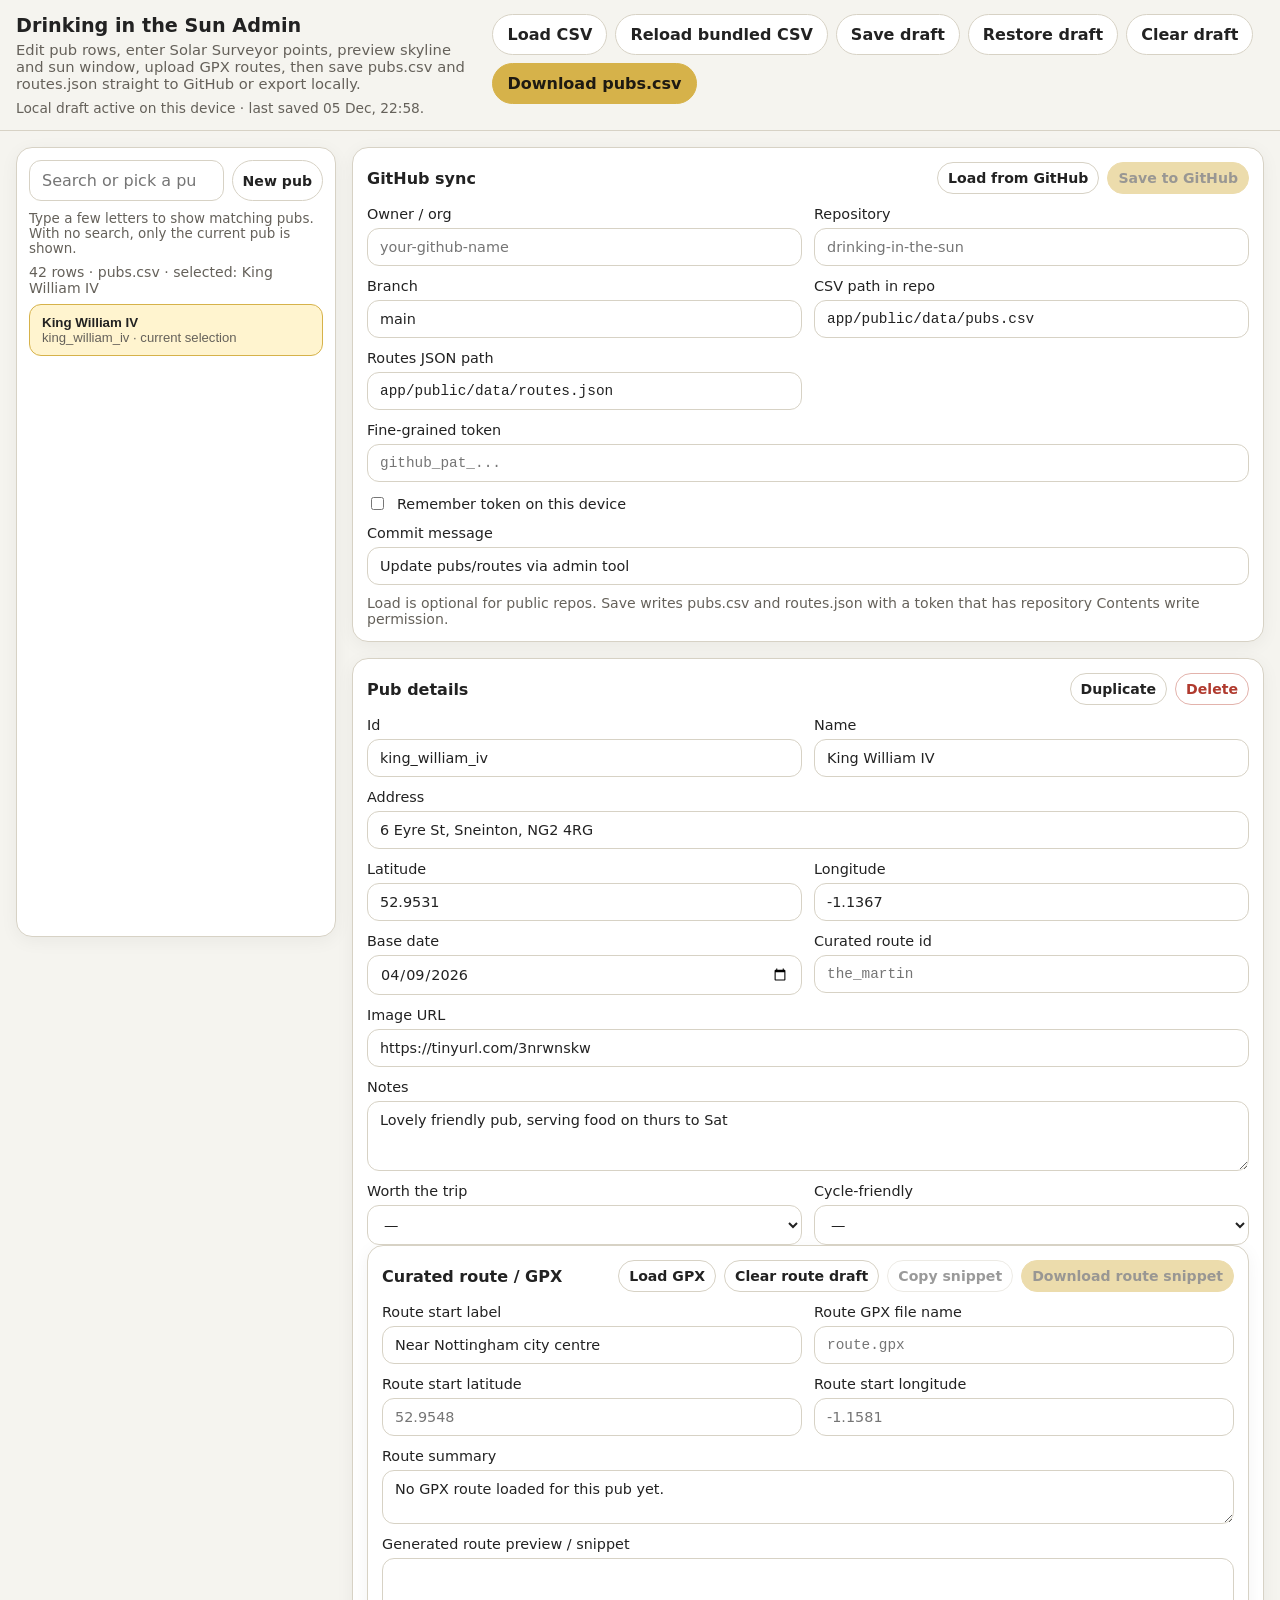
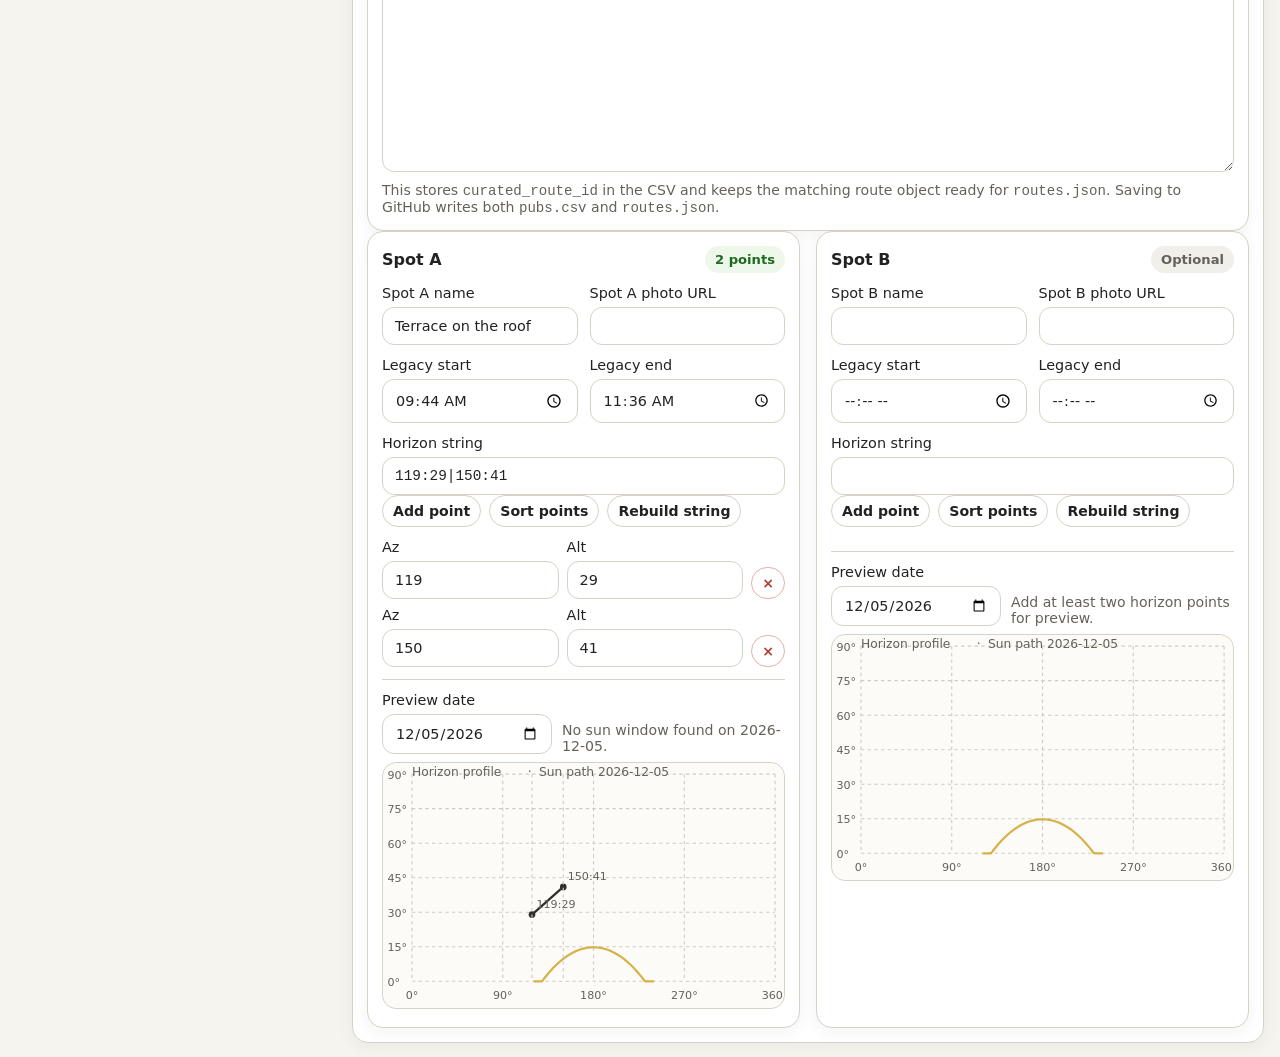
==== admin/index.html @ 76c6383a "Add files via upload" ====
<!doctype html>
<html lang="en">
<head>
  <meta charset="utf-8" />
  <meta name="viewport" content="width=device-width, initial-scale=1, viewport-fit=cover" />
  <title>Drinking in the Sun Admin</title>
  <link rel="stylesheet" href="styles.css" />
</head>
<body>
  <header class="topbar">
    <div>
      <h1>Drinking in the Sun Admin</h1>
      <p class="sub">Edit pub rows, enter Solar Surveyor points, preview skyline and sun window, upload GPX routes, then save pubs.csv and routes.json straight to GitHub or export locally.</p>
      <div id="draftStatus" class="draftStatus">Latest CSV will load by default. Local draft restore is available on this device.</div>
    </div>
    <div class="topActions">
      <label class="btn secondary fileBtn">
        <input id="fileInput" type="file" accept=".csv,text/csv" hidden>
        Load CSV
      </label>
      <button id="btnReload" class="btn secondary" type="button">Reload bundled CSV</button>
      <button id="btnSaveDraft" class="btn secondary" type="button">Save draft</button>
      <button id="btnRestoreDraft" class="btn secondary" type="button">Restore draft</button>
      <button id="btnClearDraft" class="btn secondary" type="button">Clear draft</button>
      <button id="btnDownload" class="btn" type="button" disabled>Download pubs.csv</button>
    </div>
  </header>

  <main class="layout">
    <aside class="sidebar card">
      <div class="sidebarTop">
        <input id="searchInput" class="textInput" type="search" placeholder="Search or pick a pub…" autocomplete="off" />
        <button id="btnNewPub" class="btn secondary small" type="button">New pub</button>
      </div>
      <div class="listHint">Type a few letters to show matching pubs. With no search, only the current pub is shown.</div>
      <div id="pubCount" class="metaLine">No CSV loaded</div>
      <div id="pubList" class="pubList"></div>
    </aside>

    <section class="editor">
      <div class="card section gitSection">
        <div class="sectionHead">
          <h2>GitHub sync</h2>
          <div class="rowActions">
            <button id="btnGitHubLoad" class="btn secondary small" type="button">Load from GitHub</button>
            <button id="btnGitHubSave" class="btn small" type="button" disabled>Save to GitHub</button>
          </div>
        </div>
        <div class="grid2">
          <label>Owner / org<input id="github-owner" class="textInput" type="text" placeholder="your-github-name"></label>
          <label>Repository<input id="github-repo" class="textInput" type="text" placeholder="drinking-in-the-sun"></label>
          <label>Branch<input id="github-branch" class="textInput" type="text" value="main"></label>
          <label>CSV path in repo<input id="github-path" class="textInput mono" type="text" value="app/public/data/pubs.csv"></label>
          <label>Routes JSON path<input id="github-routes-path" class="textInput mono" type="text" value="app/public/data/routes.json"></label>
          <label class="full">Fine-grained token<input id="github-token" class="textInput mono" type="password" placeholder="github_pat_..."></label>
          <label class="full checkboxRow"><input id="github-remember-token" type="checkbox">Remember token on this device</label>
          <label class="full">Commit message<input id="github-message" class="textInput" type="text" value="Update pubs/routes via admin tool"></label>
        </div>
        <div id="gitStatus" class="metaLine topGap">Load is optional for public repos. Save writes both pubs.csv and routes.json with a token that has repository Contents write permission.</div>
      </div>

      <div class="card section">
        <div class="sectionHead">
          <h2>Pub details</h2>
          <div class="rowActions">
            <button id="btnDuplicate" class="btn secondary small" type="button" disabled>Duplicate</button>
            <button id="btnDelete" class="btn danger small" type="button" disabled>Delete</button>
          </div>
        </div>

        <div class="grid2">
          <label>Id<input id="field-id" class="textInput" type="text"></label>
          <label>Name<input id="field-name" class="textInput" type="text"></label>
          <label class="full">Address<input id="field-address" class="textInput" type="text"></label>
          <label>Latitude<input id="field-lat" class="textInput" type="number" step="any"></label>
          <label>Longitude<input id="field-lng" class="textInput" type="number" step="any"></label>
          <label>Base date<input id="field-base_date" class="textInput" type="date"></label>
          <label>Curated route id<input id="field-curated_route_id" class="textInput mono" type="text" placeholder="the_martin"></label>
          <label class="full">Image URL<input id="field-image_url" class="textInput" type="url"></label>
          <label class="full">Notes<textarea id="field-notes" class="textArea" rows="3"></textarea></label>
          <label>Worth the trip
            <select id="field-worth_the_trip" class="textInput"><option value="">—</option><option value="yes">yes</option><option value="no">no</option></select>
          </label>
          <label>Cycle-friendly
            <select id="field-cycle_friendly" class="textInput"><option value="">—</option><option value="yes">yes</option><option value="no">no</option></select>
          </label>
        </div>
      <div class="card section routeSection">
        <div class="sectionHead">
          <h2>Curated route / GPX</h2>
          <div class="rowActions">
            <label class="btn secondary small fileBtn">
              <input id="route-gpx-file" type="file" accept=".gpx,application/gpx+xml,application/xml,text/xml" hidden>
              Load GPX
            </label>
            <button id="btnRouteClear" class="btn secondary small" type="button">Clear route draft</button>
            <button id="btnRouteCopy" class="btn secondary small" type="button">Copy snippet</button>
            <button id="btnRouteDownload" class="btn small" type="button">Download route snippet</button>
          </div>
        </div>
        <div class="grid2">
          <label>Route start label<input id="route-start-label" class="textInput" type="text" placeholder="Near Nottingham city centre"></label>
          <label>Route GPX file name<input id="route-gpx-name" class="textInput mono" type="text" placeholder="route.gpx"></label>
          <label>Route start latitude<input id="route-start-lat" class="textInput" type="number" step="any" placeholder="52.9548"></label>
          <label>Route start longitude<input id="route-start-lng" class="textInput" type="number" step="any" placeholder="-1.1581"></label>
          <label class="full">Route summary<textarea id="route-summary" class="textArea" rows="2" readonly></textarea></label>
          <label class="full">Generated route preview / snippet<textarea id="route-snippet" class="textArea mono" rows="12" readonly></textarea></label>
        </div>
        <div class="metaLine topGap">This stores <code>curated_route_id</code> in the CSV and keeps the matching route object ready for <code>routes.json</code>. Saving to GitHub writes both <code>pubs.csv</code> and <code>routes.json</code>.</div>
      </div>

      <div class="gridPreview">
        <section class="card section spotSection" data-spot="a">
          <div class="sectionHead">
            <h2>Spot A</h2>
            <div id="spotAStatus" class="pill muted">Waiting for points</div>
          </div>
          <div class="grid2">
            <label>Spot A name<input id="field-spot_a" class="textInput" type="text"></label>
            <label>Spot A photo URL<input id="field-spot_a_photo_url" class="textInput" type="url"></label>
            <label>Legacy start<input id="field-spot_a_sun_start" class="textInput" type="time"></label>
            <label>Legacy end<input id="field-spot_a_sun_end" class="textInput" type="time"></label>
            <label class="full">Horizon string<input id="field-spot_a_horizon" class="textInput mono" type="text"></label>
          </div>
          <div class="pointToolbar">
            <button class="btn secondary small" type="button" data-add-point="a">Add point</button>
            <button class="btn secondary small" type="button" data-sort-point="a">Sort points</button>
            <button class="btn secondary small" type="button" data-rebuild-point="a">Rebuild string</button>
          </div>
          <div id="pointList-a" class="pointList"></div>
          <div class="previewBlock">
            <div class="previewHead">
              <label>Preview date<input id="previewDateA" class="textInput" type="date"></label>
              <div id="previewSummaryA" class="metaLine">No preview yet</div>
            </div>
            <svg id="graphA" class="graph" viewBox="0 0 360 220" preserveAspectRatio="none"></svg>
          </div>
        </section>

        <section class="card section spotSection" data-spot="b">
          <div class="sectionHead">
            <h2>Spot B</h2>
            <div id="spotBStatus" class="pill muted">Optional</div>
          </div>
          <div class="grid2">
            <label>Spot B name<input id="field-spot_b" class="textInput" type="text"></label>
            <label>Spot B photo URL<input id="field-spot_b_photo_url" class="textInput" type="url"></label>
            <label>Legacy start<input id="field-spot_b_sun_start" class="textInput" type="time"></label>
            <label>Legacy end<input id="field-spot_b_sun_end" class="textInput" type="time"></label>
            <label class="full">Horizon string<input id="field-spot_b_horizon" class="textInput mono" type="text"></label>
          </div>
          <div class="pointToolbar">
            <button class="btn secondary small" type="button" data-add-point="b">Add point</button>
            <button class="btn secondary small" type="button" data-sort-point="b">Sort points</button>
            <button class="btn secondary small" type="button" data-rebuild-point="b">Rebuild string</button>
          </div>
          <div id="pointList-b" class="pointList"></div>
          <div class="previewBlock">
            <div class="previewHead">
              <label>Preview date<input id="previewDateB" class="textInput" type="date"></label>
              <div id="previewSummaryB" class="metaLine">No preview yet</div>
            </div>
            <svg id="graphB" class="graph" viewBox="0 0 360 220" preserveAspectRatio="none"></svg>
          </div>
        </section>
      </div>
    </section>
  </main>

  <template id="pointRowTemplate">
    <div class="pointRow">
      <label>Az<input class="textInput pointAz" type="number" step="any" placeholder="112"></label>
      <label>Alt<input class="textInput pointAlt" type="number" step="any" placeholder="25"></label>
      <button class="btn danger small pointDelete" type="button">×</button>
    </div>
  </template>

  <script src="admin.js"></script>
</body>
</html>
---- admin/styles.css ----
:root {
  color-scheme: light;
  --bg: #f5f4ef;
  --card: #ffffff;
  --line: #d7d2c5;
  --text: #222;
  --muted: #65615a;
  --accent: #d6b24a;
  --accent-dark: #8a6b12;
  --danger: #b03a2e;
}
* { box-sizing: border-box; }
body { margin: 0; font-family: Inter, ui-sans-serif, system-ui, -apple-system, BlinkMacSystemFont, "Segoe UI", sans-serif; color: var(--text); background: var(--bg); }
.topbar { position: sticky; top: 0; z-index: 20; display: flex; gap: 16px; justify-content: space-between; align-items: flex-start; padding: 14px 16px; background: rgba(245,244,239,.96); backdrop-filter: blur(8px); border-bottom: 1px solid var(--line); }
h1 { margin: 0 0 4px; font-size: 1.2rem; }
.sub { margin: 0; color: var(--muted); font-size: .92rem; max-width: 62ch; }
.topActions { display: flex; flex-wrap: wrap; gap: 8px; }
.layout { display: grid; grid-template-columns: 320px 1fr; gap: 16px; padding: 16px; }
.card { background: var(--card); border: 1px solid var(--line); border-radius: 16px; box-shadow: 0 4px 18px rgba(0,0,0,.05); }
.sidebar { padding: 12px; display: flex; flex-direction: column; min-height: calc(100vh - 110px); max-height: calc(100vh - 110px); }
.sidebarTop { display: grid; grid-template-columns: 1fr auto; gap: 8px; margin-bottom: 8px; }
.pubList { overflow: auto; display: flex; flex-direction: column; gap: 6px; padding-top: 8px; min-height: 72px; }
.pubBtn { width: 100%; text-align: left; padding: 10px 12px; border-radius: 12px; border: 1px solid transparent; background: #faf8f1; color: var(--text); }
.pubBtn.active { border-color: var(--accent); background: #fff4cf; }
.pubBtn .name { display: block; font-weight: 700; }
.pubBtn .meta { display: block; font-size: .82rem; color: var(--muted); }
.editor { display: flex; flex-direction: column; gap: 16px; }
.section { padding: 14px; }
.sectionHead { display: flex; align-items: center; justify-content: space-between; gap: 12px; margin-bottom: 12px; }
.sectionHead h2 { margin: 0; font-size: 1rem; }
.rowActions, .pointToolbar { display: flex; gap: 8px; flex-wrap: wrap; }
.grid2 { display: grid; grid-template-columns: repeat(2, minmax(0,1fr)); gap: 12px; }
.grid2 .full { grid-column: 1 / -1; }
.gridPreview { display: grid; grid-template-columns: repeat(2, minmax(0,1fr)); gap: 16px; }
label { display: flex; flex-direction: column; gap: 6px; font-size: .9rem; }
.textInput, .textArea, select { width: 100%; padding: 10px 12px; border-radius: 12px; border: 1px solid var(--line); background: #fff; font: inherit; color: var(--text); }
.textArea { resize: vertical; }
.mono { font-family: ui-monospace, SFMono-Regular, Menlo, Monaco, Consolas, monospace; }
.btn { appearance: none; border: 1px solid var(--accent); background: var(--accent); color: #1e1a12; border-radius: 999px; padding: 10px 14px; font: inherit; font-weight: 700; cursor: pointer; }
.btn.secondary { background: #fff; border-color: var(--line); color: var(--text); }
.btn.danger { background: #fff; border-color: #e3b3ac; color: var(--danger); }
.btn.small { padding: 7px 10px; font-size: .88rem; }
.btn:disabled { opacity: .45; cursor: not-allowed; }
.metaLine { color: var(--muted); font-size: .88rem; }
.pill { padding: 6px 10px; border-radius: 999px; font-size: .82rem; font-weight: 700; }
.pill.good { background: #eef8ea; color: #1f6a20; }
.pill.warn { background: #fff5dd; color: #8a6500; }
.pill.bad { background: #fdecea; color: #a12d22; }
.pill.muted { background: #f1efea; color: var(--muted); }
.pointList { display: flex; flex-direction: column; gap: 8px; margin: 12px 0; }
.pointRow { display: grid; grid-template-columns: 1fr 1fr auto; gap: 8px; align-items: end; }
.previewBlock { margin-top: 10px; border-top: 1px solid var(--line); padding-top: 12px; }
.previewHead { display: grid; grid-template-columns: 170px 1fr; gap: 10px; align-items: end; margin-bottom: 8px; }
.graph { width: 100%; min-height: 220px; background: #fcfbf7; border: 1px solid var(--line); border-radius: 14px; }
.legend { fill: var(--muted); font-size: 11px; }
.graphLine { fill: none; stroke-width: 2; }
.graphHorizon { stroke: #2f2f2f; }
.graphSun { stroke: #d6b24a; }
.graphPoint { fill: #2f2f2f; }
.graphBoundary { stroke: #d0cbc0; stroke-dasharray: 3 3; }
.graphLabel { fill: var(--muted); font-size: 10px; }
@media (max-width: 980px) { .layout, .gridPreview { grid-template-columns: 1fr; } .sidebar { min-height: auto; } }
@media (max-width: 720px) { .topbar { display:block; } .topActions { margin-top: 10px; } .grid2 { grid-template-columns: 1fr; } .previewHead { grid-template-columns: 1fr; } }


.draftStatus { margin-top: 8px; color: var(--muted); font-size: .86rem; }
.listHint { margin: 2px 0 8px; color: var(--muted); font-size: .84rem; }
.emptyList { padding: 12px; border: 1px dashed var(--line); border-radius: 12px; color: var(--muted); background: #faf8f1; font-size: .9rem; }
.pubBtn.empty { border-style: dashed; background: transparent; color: var(--muted); }
.gitSection { position: relative; }
.topGap { margin-top: 10px; }
.checkboxRow { flex-direction: row; align-items: center; gap: 10px; }
.checkboxRow input { width: auto; }
.errorText { color: var(--danger); }
@media (max-width: 720px) {
  .gitSection .sectionHead { align-items: flex-start; }
}

.routeSection code { font-family: ui-monospace, SFMono-Regular, Menlo, Monaco, Consolas, monospace; }
#route-summary, #route-snippet { background:#fff; }
.fileBtn input { display:none; }
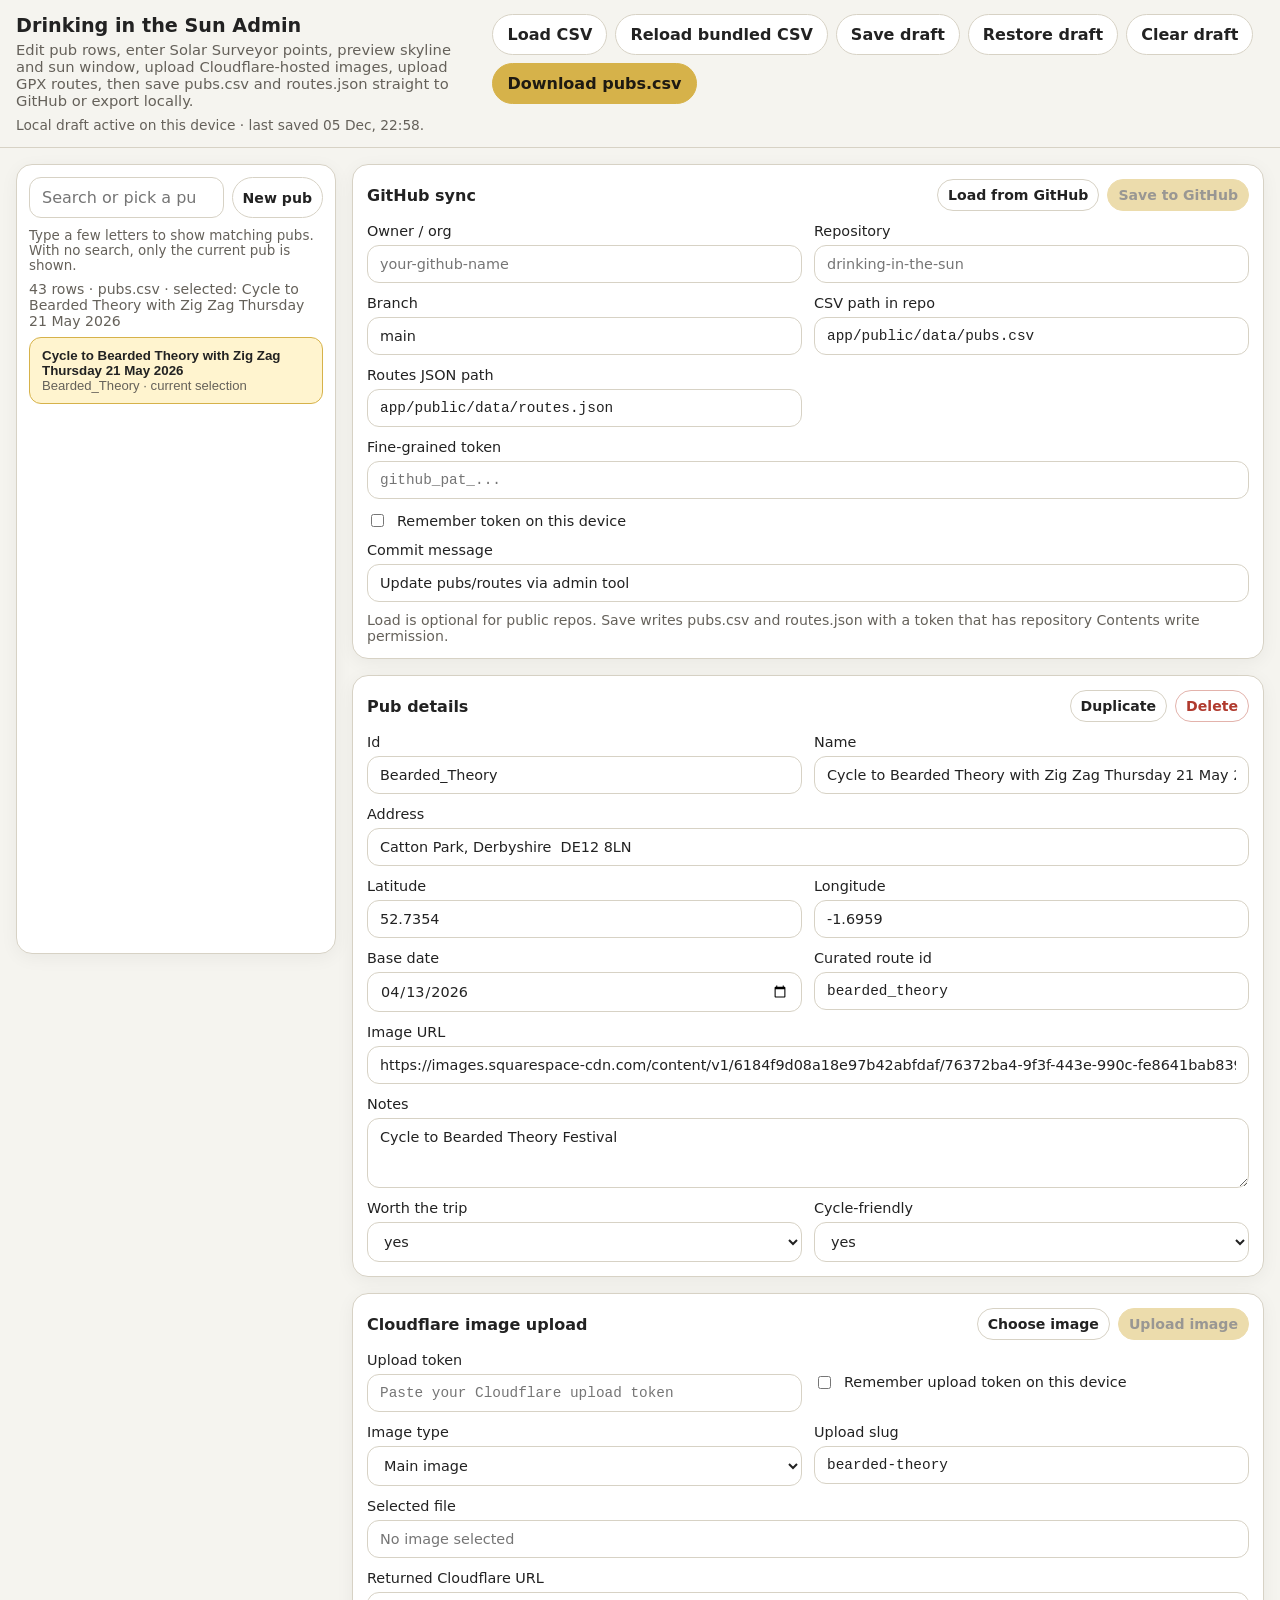
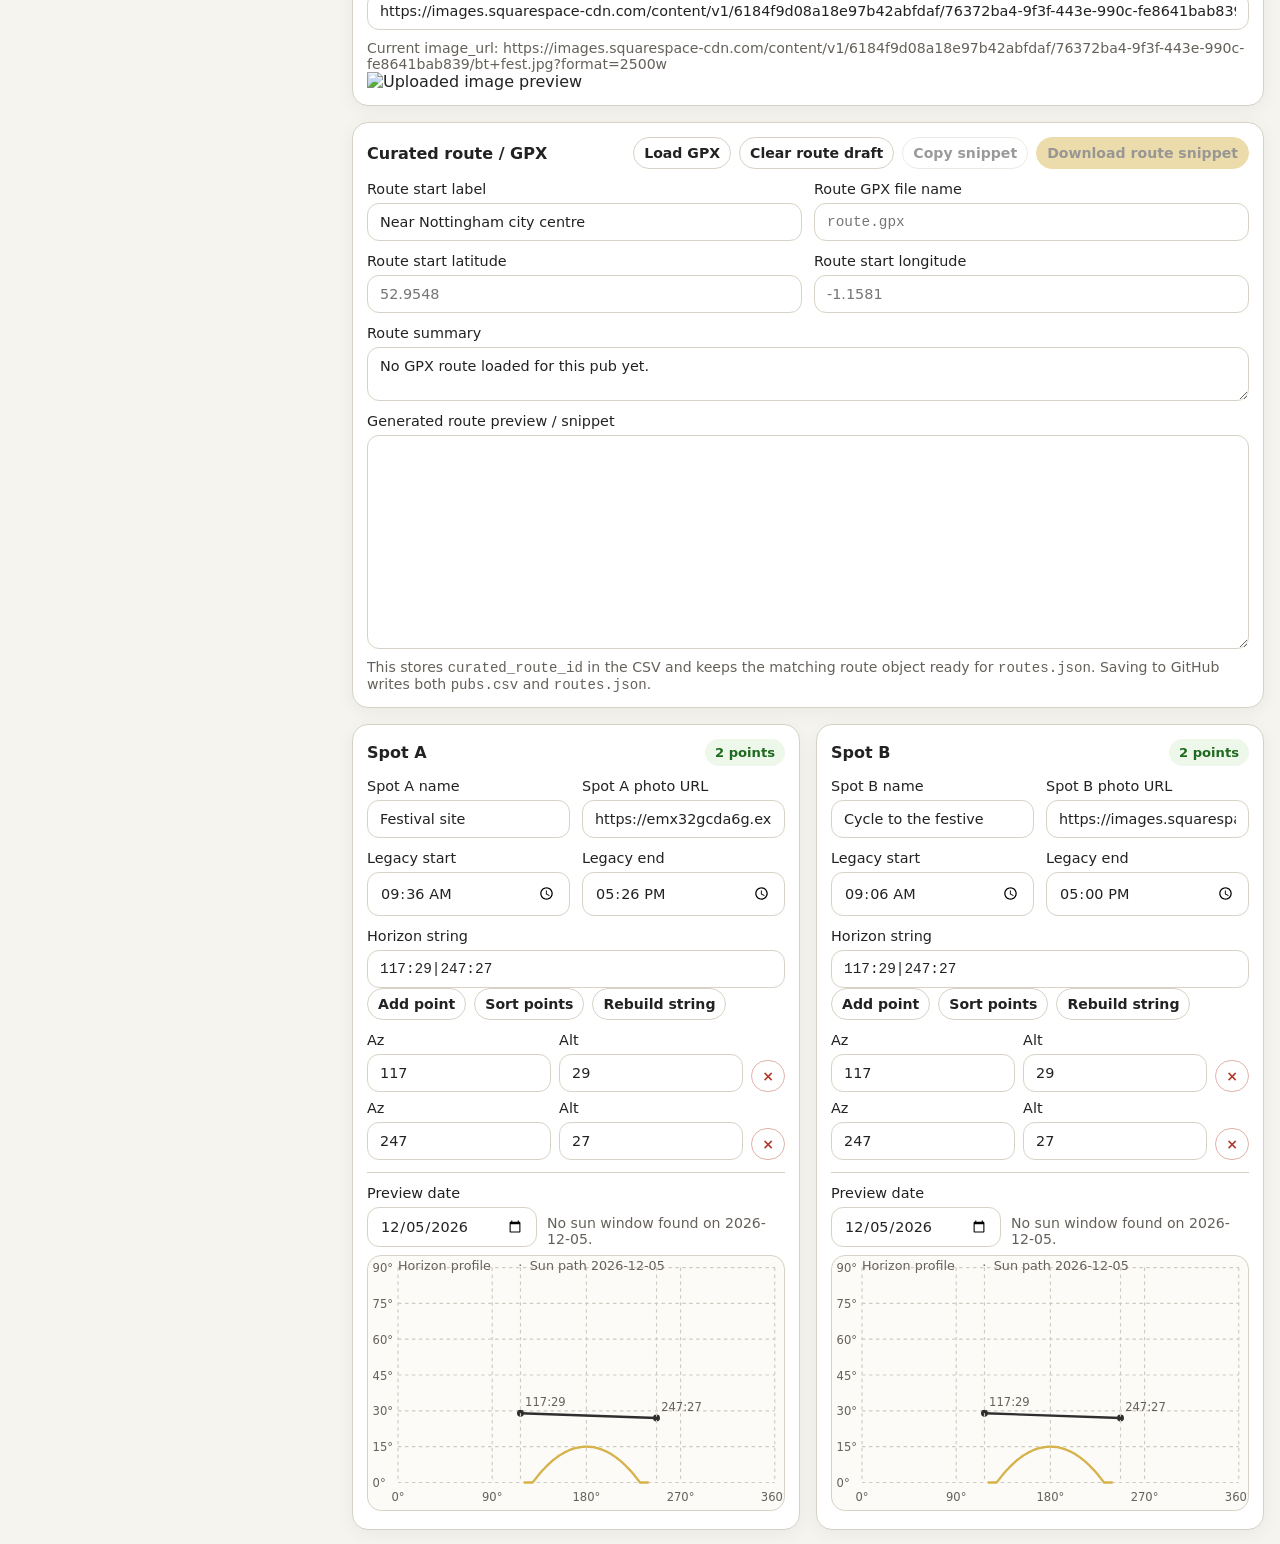
==== commit 69bbadf3: "Update index.html" ====
--- a/admin/index.html
+++ b/admin/index.html
@@ -1,3 +1,4 @@
+
 <!doctype html>
 <html lang="en">
 <head>
@@ -10,7 +11,7 @@
   <header class="topbar">
     <div>
       <h1>Drinking in the Sun Admin</h1>
-      <p class="sub">Edit pub rows, enter Solar Surveyor points, preview skyline and sun window, upload GPX routes, then save pubs.csv and routes.json straight to GitHub or export locally.</p>
+      <p class="sub">Edit pub rows, enter Solar Surveyor points, preview skyline and sun window, upload Cloudflare-hosted images, upload GPX routes, then save pubs.csv and routes.json straight to GitHub or export locally.</p>
       <div id="draftStatus" class="draftStatus">Latest CSV will load by default. Local draft restore is available on this device.</div>
     </div>
     <div class="topActions">
@@ -85,6 +86,39 @@
             <select id="field-cycle_friendly" class="textInput"><option value="">—</option><option value="yes">yes</option><option value="no">no</option></select>
           </label>
         </div>
+      </div>
+
+      <div class="card section uploadSection">
+        <div class="sectionHead">
+          <h2>Cloudflare image upload</h2>
+          <div class="rowActions">
+            <label class="btn secondary small fileBtn">
+              <input id="upload-file" type="file" accept="image/jpeg,image/png,image/webp" hidden>
+              Choose image
+            </label>
+            <button id="btnUploadImage" class="btn small" type="button" disabled>Upload image</button>
+          </div>
+        </div>
+        <div class="grid2">
+          <label>Upload token<input id="upload-token" class="textInput mono" type="password" placeholder="Paste your Cloudflare upload token"></label>
+          <label class="checkboxRow"><input id="upload-remember-token" type="checkbox">Remember upload token on this device</label>
+          <label>Image type
+            <select id="upload-image-type" class="textInput">
+              <option value="main">Main image</option>
+              <option value="spot-a">Spot A image</option>
+              <option value="spot-b">Spot B image</option>
+            </select>
+          </label>
+          <label>Upload slug<input id="upload-slug" class="textInput mono" type="text" readonly></label>
+          <label class="full">Selected file<input id="upload-file-name" class="textInput" type="text" readonly placeholder="No image selected"></label>
+          <label class="full">Returned Cloudflare URL<input id="upload-returned-url" class="textInput" type="url" readonly placeholder="Uploaded image URL will appear here"></label>
+        </div>
+        <div id="uploadStatus" class="metaLine topGap">Choose a pub, choose an image, then upload. The matching URL field will fill automatically.</div>
+        <div id="uploadPreviewWrap" class="uploadPreview isHidden">
+          <img id="uploadPreviewImg" class="uploadPreviewImg" alt="Uploaded image preview" />
+        </div>
+      </div>
+
       <div class="card section routeSection">
         <div class="sectionHead">
           <h2>Curated route / GPX</h2>
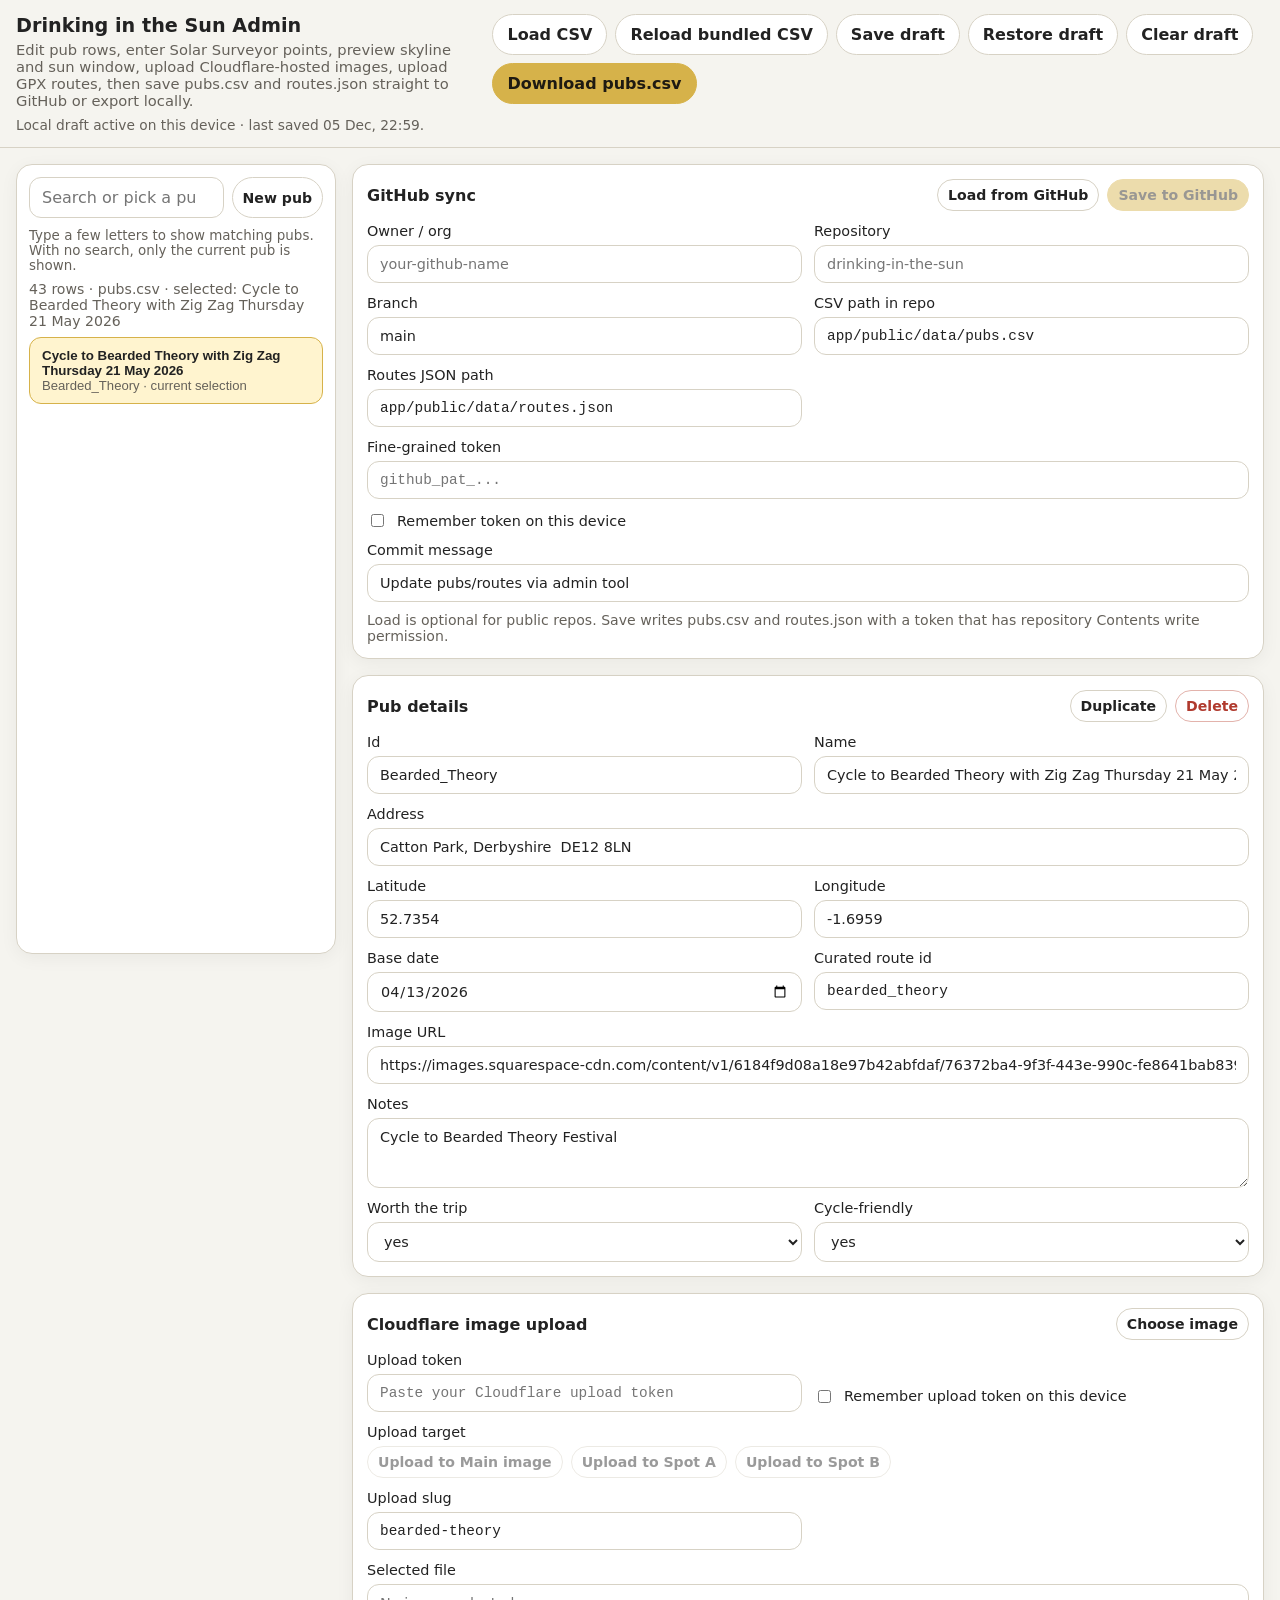
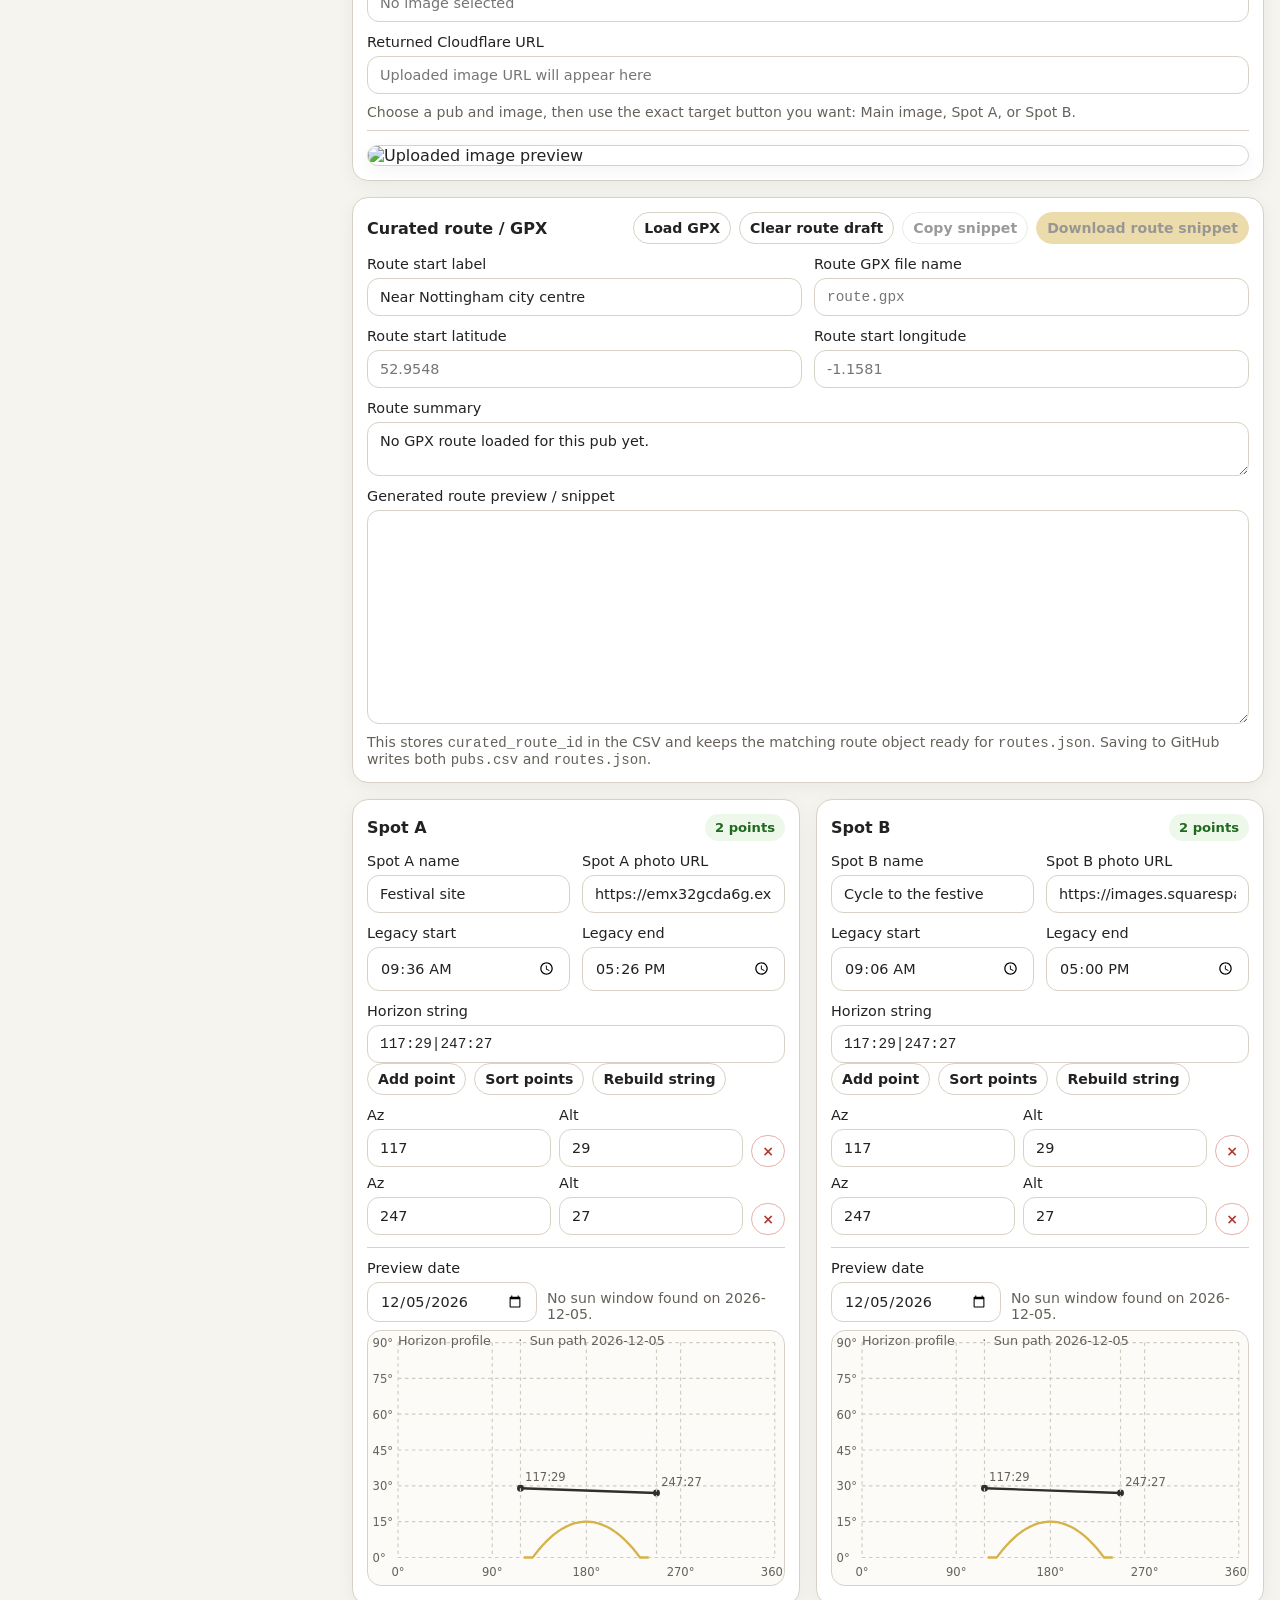
==== commit 19a2d734: "Update index.html" ====
--- a/admin/index.html
+++ b/admin/index.html
@@ -96,24 +96,24 @@
               <input id="upload-file" type="file" accept="image/jpeg,image/png,image/webp" hidden>
               Choose image
             </label>
-            <button id="btnUploadImage" class="btn small" type="button" disabled>Upload image</button>
           </div>
         </div>
         <div class="grid2">
           <label>Upload token<input id="upload-token" class="textInput mono" type="password" placeholder="Paste your Cloudflare upload token"></label>
           <label class="checkboxRow"><input id="upload-remember-token" type="checkbox">Remember upload token on this device</label>
-          <label>Image type
-            <select id="upload-image-type" class="textInput">
-              <option value="main">Main image</option>
-              <option value="spot-a">Spot A image</option>
-              <option value="spot-b">Spot B image</option>
-            </select>
-          </label>
+          <div class="full uploadTargetsWrap">
+            <div class="uploadTargetsLabel">Upload target</div>
+            <div class="uploadTargets">
+              <button id="btnUploadMain" class="btn secondary small" type="button" disabled>Upload to Main image</button>
+              <button id="btnUploadSpotA" class="btn secondary small" type="button" disabled>Upload to Spot A</button>
+              <button id="btnUploadSpotB" class="btn secondary small" type="button" disabled>Upload to Spot B</button>
+            </div>
+          </div>
           <label>Upload slug<input id="upload-slug" class="textInput mono" type="text" readonly></label>
           <label class="full">Selected file<input id="upload-file-name" class="textInput" type="text" readonly placeholder="No image selected"></label>
           <label class="full">Returned Cloudflare URL<input id="upload-returned-url" class="textInput" type="url" readonly placeholder="Uploaded image URL will appear here"></label>
         </div>
-        <div id="uploadStatus" class="metaLine topGap">Choose a pub, choose an image, then upload. The matching URL field will fill automatically.</div>
+        <div id="uploadStatus" class="metaLine topGap">Choose a pub and image, then use the exact target button you want: Main image, Spot A, or Spot B.</div>
         <div id="uploadPreviewWrap" class="uploadPreview isHidden">
           <img id="uploadPreviewImg" class="uploadPreviewImg" alt="Uploaded image preview" />
         </div>
--- a/admin/styles.css
+++ b/admin/styles.css
@@ -80,3 +80,16 @@
 .routeSection code { font-family: ui-monospace, SFMono-Regular, Menlo, Monaco, Consolas, monospace; }
 #route-summary, #route-snippet { background:#fff; }
 .fileBtn input { display:none; }
+
+.uploadSection .checkboxRow { margin-top: 28px; }
+.uploadPreview { margin-top: 14px; border-top: 1px solid var(--line); padding-top: 14px; }
+.uploadPreview.isHidden { display: none; }
+.uploadPreviewImg { display: block; width: 100%; max-width: 360px; border-radius: 14px; border: 1px solid var(--line); background: #fff; box-shadow: 0 4px 18px rgba(0,0,0,.05); }
+
+
+.uploadTargetsWrap { display:flex; flex-direction:column; gap:6px; }
+.uploadTargetsLabel { font-size:.9rem; }
+.uploadTargets { display:flex; flex-wrap:wrap; gap:8px; }
+.uploadPreview { margin-top:10px; }
+.uploadPreviewImg { display:block; max-width:100%; max-height:260px; border:1px solid var(--line); border-radius:12px; background:#fff; }
+.isHidden { display:none; }
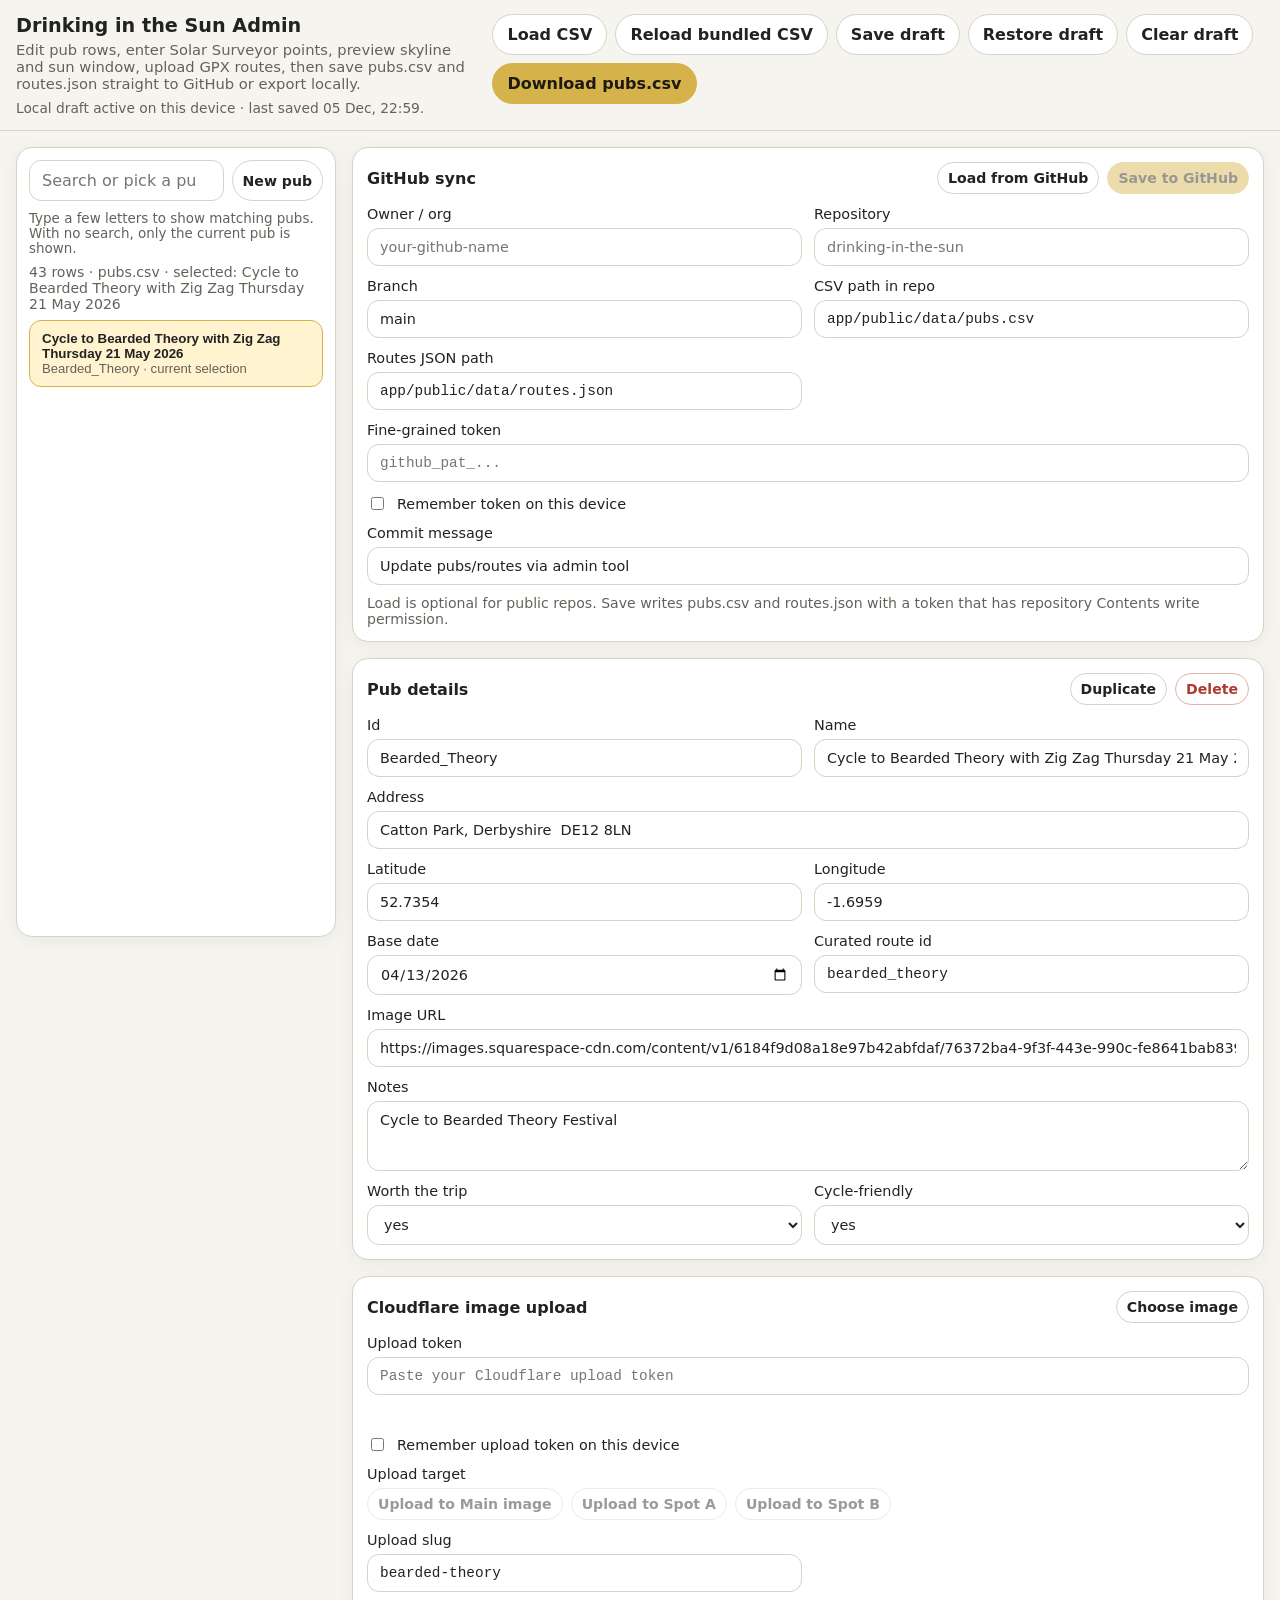
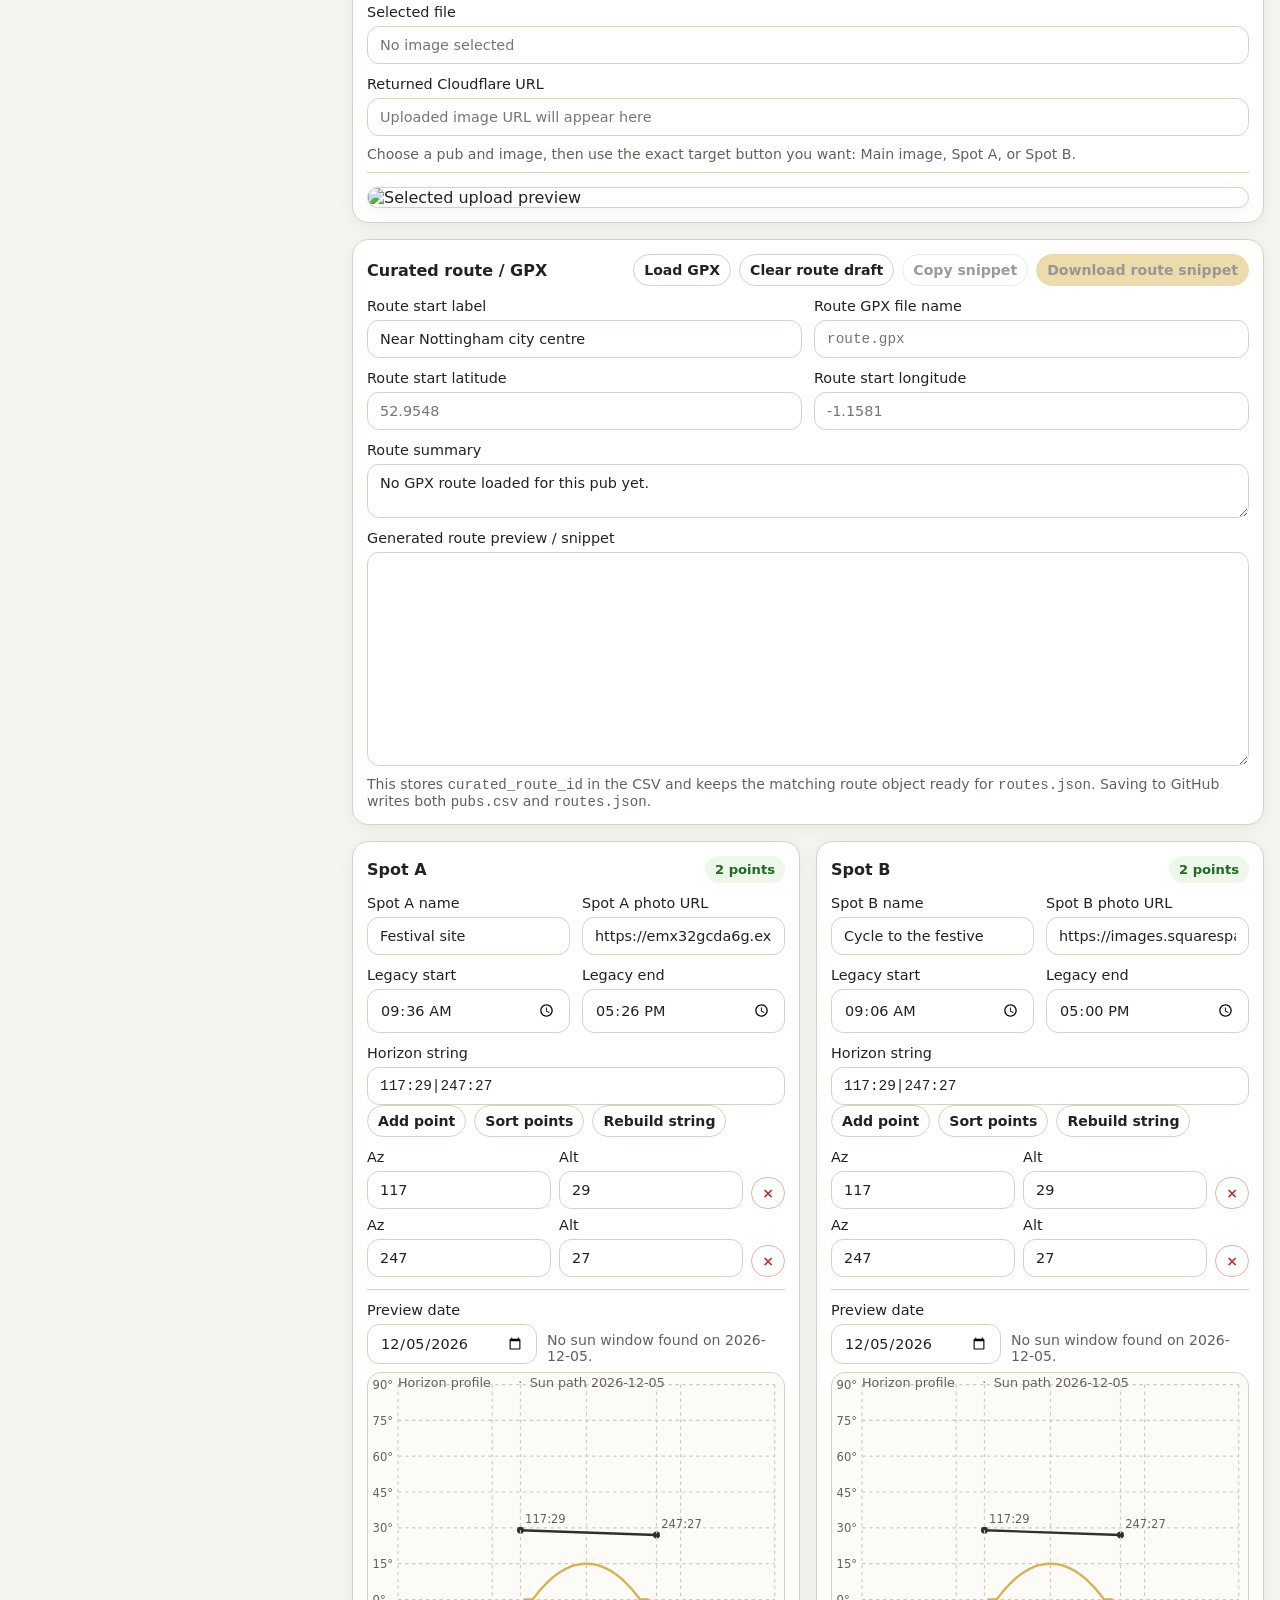
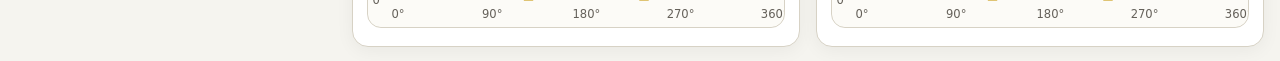
==== commit 29ffc0da: "Update index.html" ====
--- a/admin/index.html
+++ b/admin/index.html
@@ -11,7 +11,7 @@
   <header class="topbar">
     <div>
       <h1>Drinking in the Sun Admin</h1>
-      <p class="sub">Edit pub rows, enter Solar Surveyor points, preview skyline and sun window, upload Cloudflare-hosted images, upload GPX routes, then save pubs.csv and routes.json straight to GitHub or export locally.</p>
+      <p class="sub">Edit pub rows, enter Solar Surveyor points, preview skyline and sun window, upload GPX routes, then save pubs.csv and routes.json straight to GitHub or export locally.</p>
       <div id="draftStatus" class="draftStatus">Latest CSV will load by default. Local draft restore is available on this device.</div>
     </div>
     <div class="topActions">
@@ -86,6 +86,7 @@
             <select id="field-cycle_friendly" class="textInput"><option value="">—</option><option value="yes">yes</option><option value="no">no</option></select>
           </label>
         </div>
+
       </div>
 
       <div class="card section uploadSection">
@@ -99,8 +100,8 @@
           </div>
         </div>
         <div class="grid2">
-          <label>Upload token<input id="upload-token" class="textInput mono" type="password" placeholder="Paste your Cloudflare upload token"></label>
-          <label class="checkboxRow"><input id="upload-remember-token" type="checkbox">Remember upload token on this device</label>
+          <label class="full">Upload token<input id="upload-token" class="textInput mono" type="password" placeholder="Paste your Cloudflare upload token"></label>
+          <label class="full checkboxRow"><input id="upload-remember-token" type="checkbox">Remember upload token on this device</label>
           <div class="full uploadTargetsWrap">
             <div class="uploadTargetsLabel">Upload target</div>
             <div class="uploadTargets">
@@ -115,11 +116,12 @@
         </div>
         <div id="uploadStatus" class="metaLine topGap">Choose a pub and image, then use the exact target button you want: Main image, Spot A, or Spot B.</div>
         <div id="uploadPreviewWrap" class="uploadPreview isHidden">
-          <img id="uploadPreviewImg" class="uploadPreviewImg" alt="Uploaded image preview" />
+          <img id="uploadPreviewImg" class="uploadPreviewImg" alt="Selected upload preview">
         </div>
       </div>
 
       <div class="card section routeSection">
+
         <div class="sectionHead">
           <h2>Curated route / GPX</h2>
           <div class="rowActions">
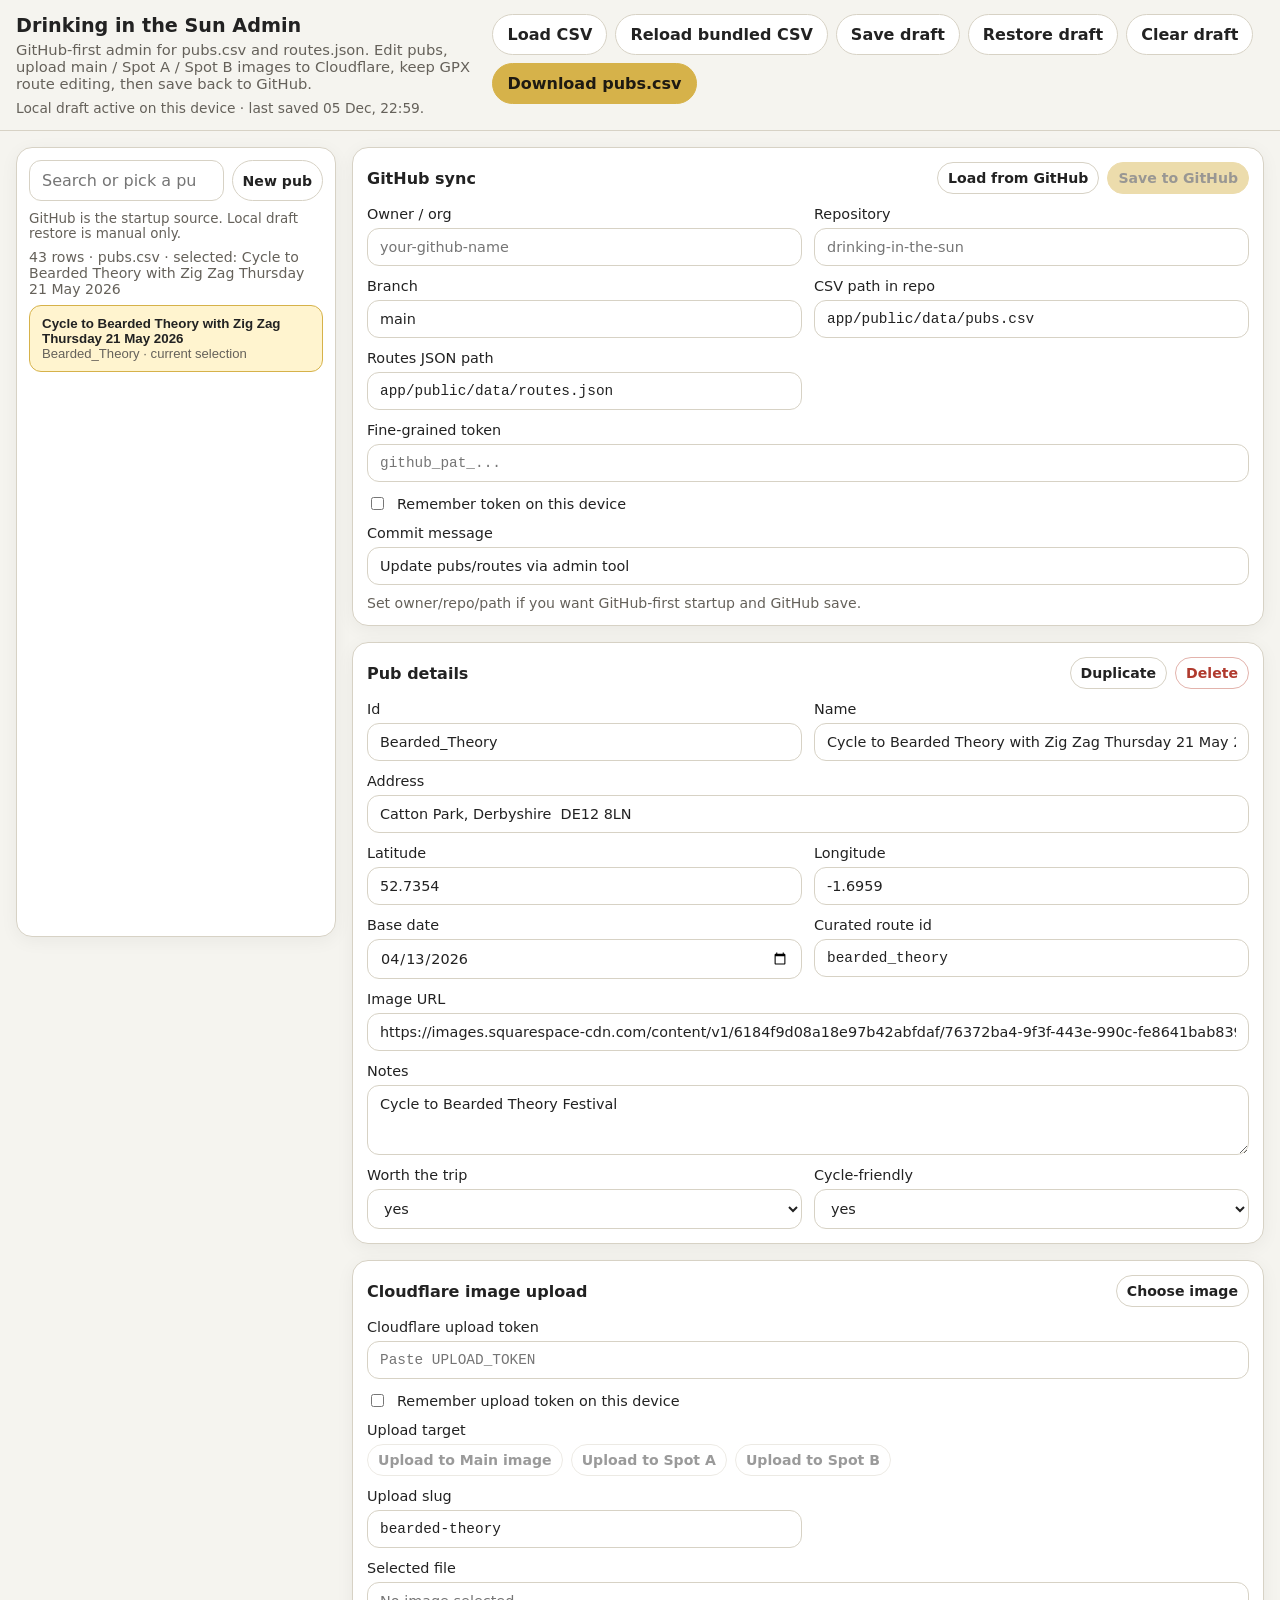
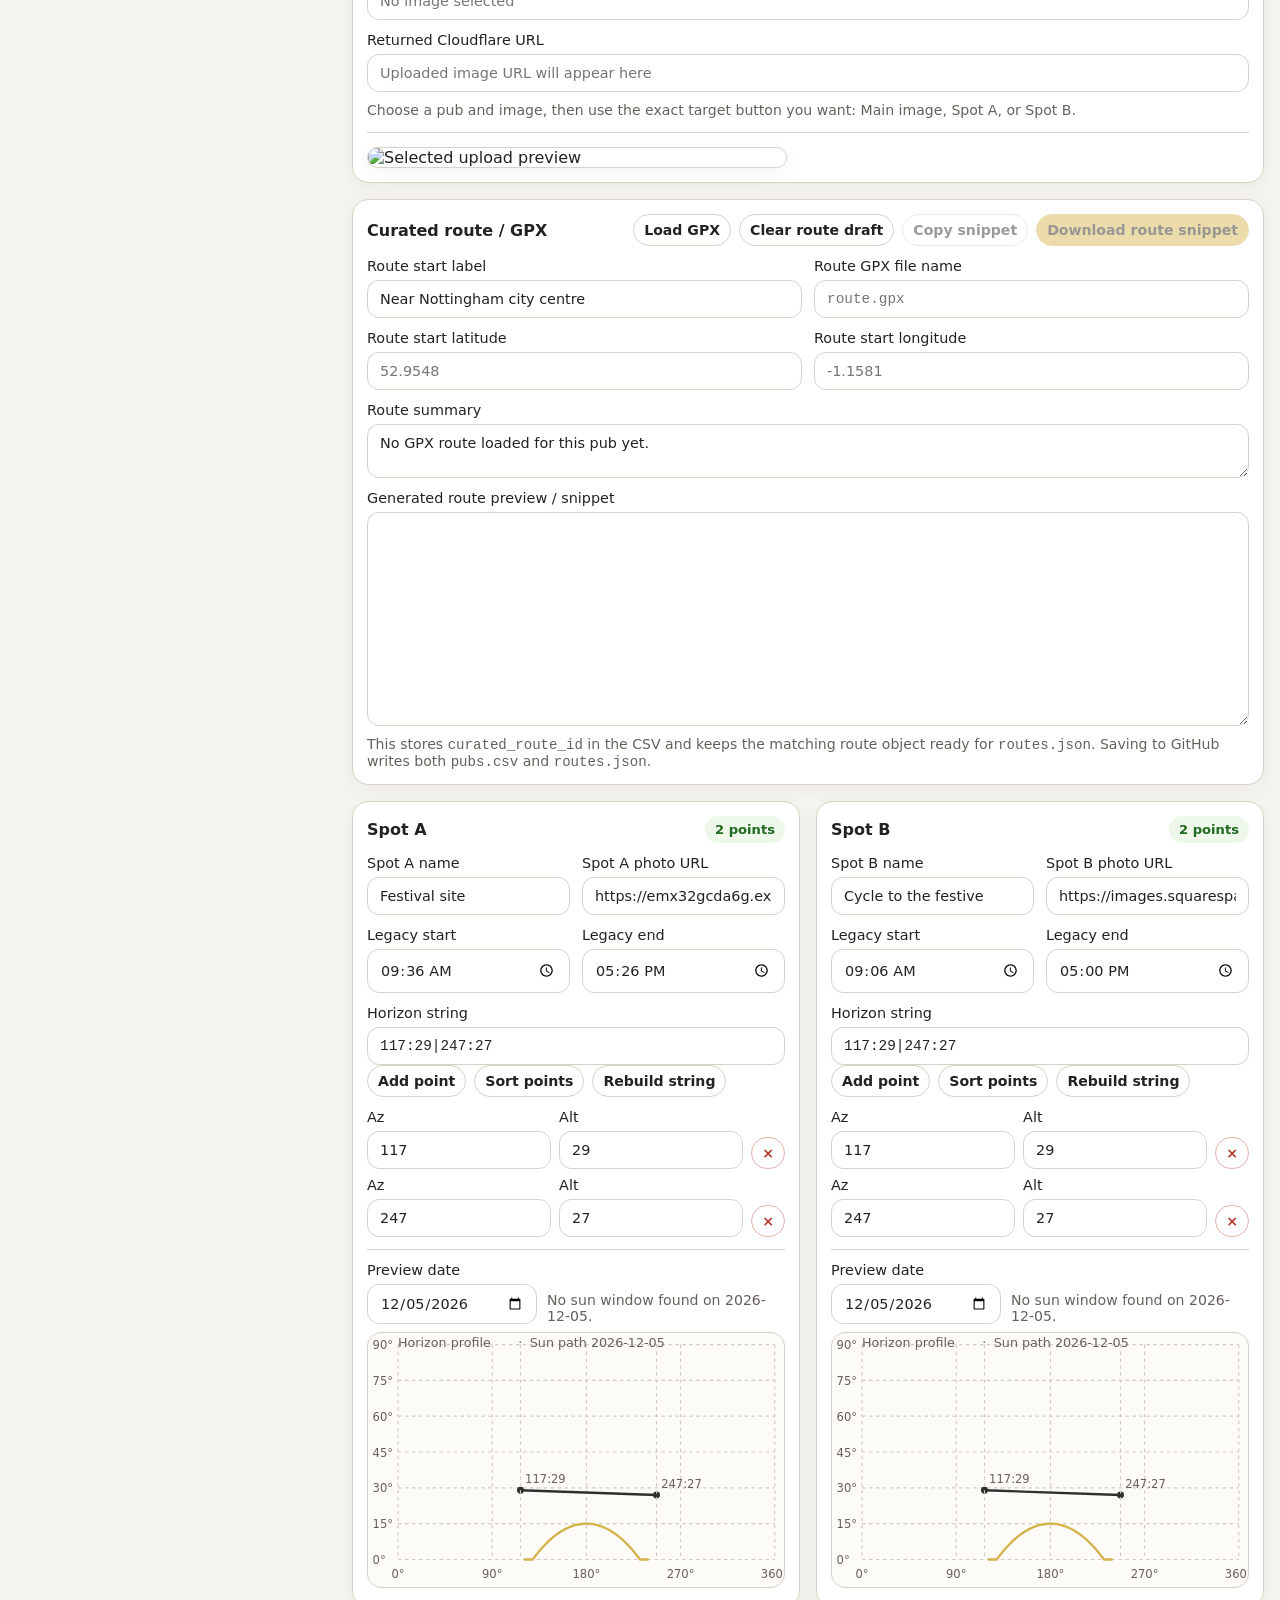
==== commit 77624ee3: "Update index.html" ====
--- a/admin/index.html
+++ b/admin/index.html
@@ -11,8 +11,8 @@
   <header class="topbar">
     <div>
       <h1>Drinking in the Sun Admin</h1>
-      <p class="sub">Edit pub rows, enter Solar Surveyor points, preview skyline and sun window, upload GPX routes, then save pubs.csv and routes.json straight to GitHub or export locally.</p>
-      <div id="draftStatus" class="draftStatus">Latest CSV will load by default. Local draft restore is available on this device.</div>
+      <p class="sub">GitHub-first admin for pubs.csv and routes.json. Edit pubs, upload main / Spot A / Spot B images to Cloudflare, keep GPX route editing, then save back to GitHub.</p>
+      <div id="draftStatus" class="draftStatus">Starting up…</div>
     </div>
     <div class="topActions">
       <label class="btn secondary fileBtn">
@@ -33,13 +33,13 @@
         <input id="searchInput" class="textInput" type="search" placeholder="Search or pick a pub…" autocomplete="off" />
         <button id="btnNewPub" class="btn secondary small" type="button">New pub</button>
       </div>
-      <div class="listHint">Type a few letters to show matching pubs. With no search, only the current pub is shown.</div>
+      <div class="listHint">GitHub is the startup source. Local draft restore is manual only.</div>
       <div id="pubCount" class="metaLine">No CSV loaded</div>
       <div id="pubList" class="pubList"></div>
     </aside>
 
     <section class="editor">
-      <div class="card section gitSection">
+      <section class="card section gitSection">
         <div class="sectionHead">
           <h2>GitHub sync</h2>
           <div class="rowActions">
@@ -57,10 +57,10 @@
           <label class="full checkboxRow"><input id="github-remember-token" type="checkbox">Remember token on this device</label>
           <label class="full">Commit message<input id="github-message" class="textInput" type="text" value="Update pubs/routes via admin tool"></label>
         </div>
-        <div id="gitStatus" class="metaLine topGap">Load is optional for public repos. Save writes both pubs.csv and routes.json with a token that has repository Contents write permission.</div>
-      </div>
-
-      <div class="card section">
+        <div id="gitStatus" class="metaLine topGap">On startup this admin tries GitHub first. If GitHub details are missing, it falls back to the bundled CSV.</div>
+      </section>
+
+      <section class="card section">
         <div class="sectionHead">
           <h2>Pub details</h2>
           <div class="rowActions">
@@ -86,10 +86,9 @@
             <select id="field-cycle_friendly" class="textInput"><option value="">—</option><option value="yes">yes</option><option value="no">no</option></select>
           </label>
         </div>
-
-      </div>
-
-      <div class="card section uploadSection">
+      </section>
+
+      <section class="card section uploadSection">
         <div class="sectionHead">
           <h2>Cloudflare image upload</h2>
           <div class="rowActions">
@@ -100,7 +99,7 @@
           </div>
         </div>
         <div class="grid2">
-          <label class="full">Upload token<input id="upload-token" class="textInput mono" type="password" placeholder="Paste your Cloudflare upload token"></label>
+          <label class="full">Cloudflare upload token<input id="upload-token" class="textInput mono" type="password" placeholder="Paste UPLOAD_TOKEN"></label>
           <label class="full checkboxRow"><input id="upload-remember-token" type="checkbox">Remember upload token on this device</label>
           <div class="full uploadTargetsWrap">
             <div class="uploadTargetsLabel">Upload target</div>
@@ -118,10 +117,9 @@
         <div id="uploadPreviewWrap" class="uploadPreview isHidden">
           <img id="uploadPreviewImg" class="uploadPreviewImg" alt="Selected upload preview">
         </div>
-      </div>
-
-      <div class="card section routeSection">
-
+      </section>
+
+      <section class="card section routeSection">
         <div class="sectionHead">
           <h2>Curated route / GPX</h2>
           <div class="rowActions">
@@ -143,7 +141,7 @@
           <label class="full">Generated route preview / snippet<textarea id="route-snippet" class="textArea mono" rows="12" readonly></textarea></label>
         </div>
         <div class="metaLine topGap">This stores <code>curated_route_id</code> in the CSV and keeps the matching route object ready for <code>routes.json</code>. Saving to GitHub writes both <code>pubs.csv</code> and <code>routes.json</code>.</div>
-      </div>
+      </section>
 
       <div class="gridPreview">
         <section class="card section spotSection" data-spot="a">
--- a/admin/styles.css
+++ b/admin/styles.css
@@ -81,15 +81,23 @@
 #route-summary, #route-snippet { background:#fff; }
 .fileBtn input { display:none; }
 
-.uploadSection .checkboxRow { margin-top: 28px; }
+
+.uploadSection .grid2 { align-items: start; }
+.uploadTargetsWrap { display: flex; flex-direction: column; gap: 6px; }
+.uploadTargetsLabel { font-size: .9rem; }
+.uploadTargets { display: flex; flex-wrap: wrap; gap: 8px; }
 .uploadPreview { margin-top: 14px; border-top: 1px solid var(--line); padding-top: 14px; }
 .uploadPreview.isHidden { display: none; }
-.uploadPreviewImg { display: block; width: 100%; max-width: 360px; border-radius: 14px; border: 1px solid var(--line); background: #fff; box-shadow: 0 4px 18px rgba(0,0,0,.05); }
-
-
-.uploadTargetsWrap { display:flex; flex-direction:column; gap:6px; }
-.uploadTargetsLabel { font-size:.9rem; }
-.uploadTargets { display:flex; flex-wrap:wrap; gap:8px; }
-.uploadPreview { margin-top:10px; }
-.uploadPreviewImg { display:block; max-width:100%; max-height:260px; border:1px solid var(--line); border-radius:12px; background:#fff; }
-.isHidden { display:none; }
+.uploadPreviewImg {
+  display: block;
+  width: 100%;
+  max-width: 420px;
+  height: auto;
+  object-fit: contain;
+  border: 1px solid var(--line);
+  border-radius: 14px;
+  background: #fff;
+  box-shadow: 0 4px 18px rgba(0,0,0,.05);
+}
+.statusGood { color: #1f6a20; }
+.statusWarn { color: #8a6500; }
